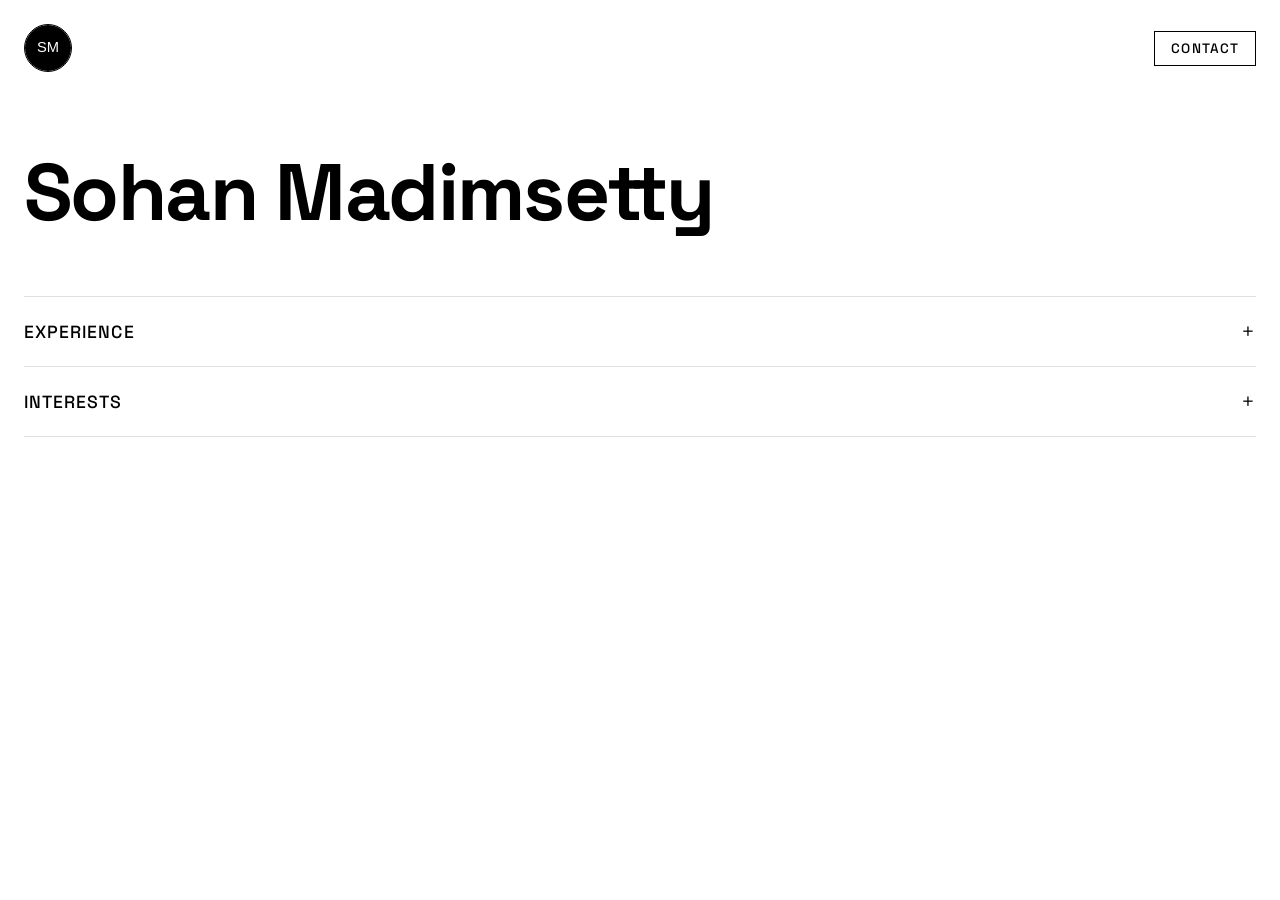
==== index.html @ 2a2777d0 "Add Interests section markup and styles" ====
<!DOCTYPE html>
<html lang="en">
<head>
  <meta charset="UTF-8">
  <meta name="viewport" content="width=device-width, initial-scale=1.0">
  <title>Sohan Madimsetty</title>
  <link rel="preconnect" href="https://fonts.googleapis.com">
  <link rel="preconnect" href="https://fonts.gstatic.com" crossorigin>
  <link href="https://fonts.googleapis.com/css2?family=Space+Grotesk:wght@300;400;500;700&display=swap" rel="stylesheet">
  <link rel="stylesheet" href="styles.css">
</head>
<body>
  <header class="topbar">
    <button type="button" class="home-btn" id="homeBtn" aria-label="Reset to home">
      <img src="assets/profile.svg" alt="Sohan Madimsetty" class="home-photo">
    </button>
    <button type="button" class="contact-btn" id="contactBtn" aria-haspopup="dialog" aria-controls="contactModal">
      Contact
    </button>
  </header>

  <main>
    <h1 class="hero-name">Sohan Madimsetty</h1>

    <section class="disclosure" id="experienceSection">
      <button type="button" class="disclosure-header" id="experienceToggle" aria-expanded="false" aria-controls="experiencePanel">
        <span class="disclosure-label">Experience</span>
        <span class="disclosure-icon" aria-hidden="true">+</span>
      </button>
      <div class="disclosure-panel" id="experiencePanel" hidden>
        <ul class="entry-list">
          <li class="entry">
            <div class="entry-role">Lead Analyst — <a href="https://www.jnj.com" target="_blank" rel="noopener noreferrer" class="entry-link">Johnson &amp; Johnson</a></div>
            <div class="entry-nested">Senior Analyst</div>
          </li>
          <li class="entry">
            <div class="entry-role">Founder — <a href="https://www.instagram.com/allnightnyc/" target="_blank" rel="noopener noreferrer" class="entry-link">All Night NYC</a></div>
          </li>
          <li class="entry">
            <div class="entry-role">Finance Innovation &amp; Technology Intern — Marsh McLennan</div>
          </li>
          <li class="entry">
            <div class="entry-role">Internship — Cosmos</div>
          </li>
          <li class="entry">
            <div class="entry-role">Associate Teller — JPMorgan Chase</div>
          </li>
        </ul>
      </div>
    </section>

    <section class="disclosure" id="interestsSection">
      <button type="button" class="disclosure-header" id="interestsToggle" aria-expanded="false" aria-controls="interestsPanel">
        <span class="disclosure-label">Interests</span>
        <span class="disclosure-icon" aria-hidden="true">+</span>
      </button>
      <div class="disclosure-panel" id="interestsPanel" hidden>
        <ul class="interest-list">
          <li>Tennis</li>
          <li>Pickleball</li>
          <li>Fitness enthusiast</li>
          <li>Competitive Catan</li>
          <li><a href="https://www.goodreads.com/user/show/189746033-sohan-madimsetty" target="_blank" rel="noopener noreferrer" class="entry-link">Reading</a></li>
          <li>Learning Hindi</li>
        </ul>
      </div>
    </section>
  </main>

  <script src="script.js"></script>
</body>
</html>
---- styles.css ----
:root {
  --color-bg: #ffffff;
  --color-fg: #000000;
  --color-hairline: rgba(0, 0, 0, 0.12);
  --font-display: 'Space Grotesk', sans-serif;
  --transition-fast: 200ms ease;
}

* {
  box-sizing: border-box;
}

html, body {
  margin: 0;
  padding: 0;
}

body {
  background: var(--color-bg);
  color: var(--color-fg);
  font-family: var(--font-display);
  font-weight: 400;
  line-height: 1.4;
  padding: 24px;
}

a {
  color: inherit;
}

button {
  font-family: inherit;
  background: none;
  border: none;
  color: inherit;
  cursor: pointer;
}

.topbar {
  display: flex;
  justify-content: space-between;
  align-items: center;
}

.home-btn {
  padding: 0;
  border-radius: 50%;
  overflow: hidden;
  width: 48px;
  height: 48px;
  border: 1px solid var(--color-fg);
}

.home-photo {
  width: 100%;
  height: 100%;
  object-fit: cover;
  display: block;
}

.contact-btn {
  font-weight: 500;
  letter-spacing: 0.08em;
  text-transform: uppercase;
  font-size: 0.85rem;
  padding: 8px 16px;
  border: 1px solid var(--color-fg);
  transition: background-color var(--transition-fast), color var(--transition-fast);
}

.contact-btn:hover,
.contact-btn:focus-visible {
  background: var(--color-fg);
  color: var(--color-bg);
}

.hero-name {
  font-size: clamp(2.5rem, 8vw, 5rem);
  font-weight: 700;
  margin: 64px 0 48px;
  letter-spacing: -0.02em;
}

.disclosure {
  border-top: 1px solid var(--color-hairline);
}

.disclosure:last-of-type {
  border-bottom: 1px solid var(--color-hairline);
}

.disclosure-header {
  width: 100%;
  display: flex;
  justify-content: space-between;
  align-items: center;
  padding: 20px 0;
  font-size: 1.1rem;
  font-weight: 500;
  letter-spacing: 0.06em;
  text-transform: uppercase;
  transition: background-color var(--transition-fast), color var(--transition-fast);
}

.disclosure-header:hover,
.disclosure-header:focus-visible {
  background: var(--color-fg);
  color: var(--color-bg);
}

.disclosure-icon {
  font-weight: 300;
  font-size: 1.4rem;
  transition: transform var(--transition-fast);
}

.disclosure-header[aria-expanded="true"] .disclosure-icon {
  transform: rotate(45deg);
}

.disclosure-panel {
  overflow: hidden;
  max-height: 0;
  opacity: 0;
  transition: max-height var(--transition-fast), opacity var(--transition-fast);
}

.disclosure-panel.is-open {
  max-height: 1000px;
  opacity: 1;
}

.entry-list {
  list-style: none;
  margin: 0;
  padding: 16px 0 32px;
}

.entry {
  padding: 12px 0;
}

.entry-role {
  font-weight: 400;
}

.entry-nested {
  font-weight: 300;
  font-size: 0.9rem;
  padding-left: 24px;
  margin-top: 4px;
  opacity: 0.75;
}

.entry-link {
  text-decoration: underline;
  text-underline-offset: 3px;
  transition: background-color var(--transition-fast), color var(--transition-fast);
}

.entry-link:hover,
.entry-link:focus-visible {
  background: var(--color-fg);
  color: var(--color-bg);
}

.interest-list {
  list-style: none;
  margin: 0;
  padding: 16px 0 32px;
}

.interest-list li {
  display: inline;
}

.interest-list li:not(:last-child)::after {
  content: " \00b7 ";
}
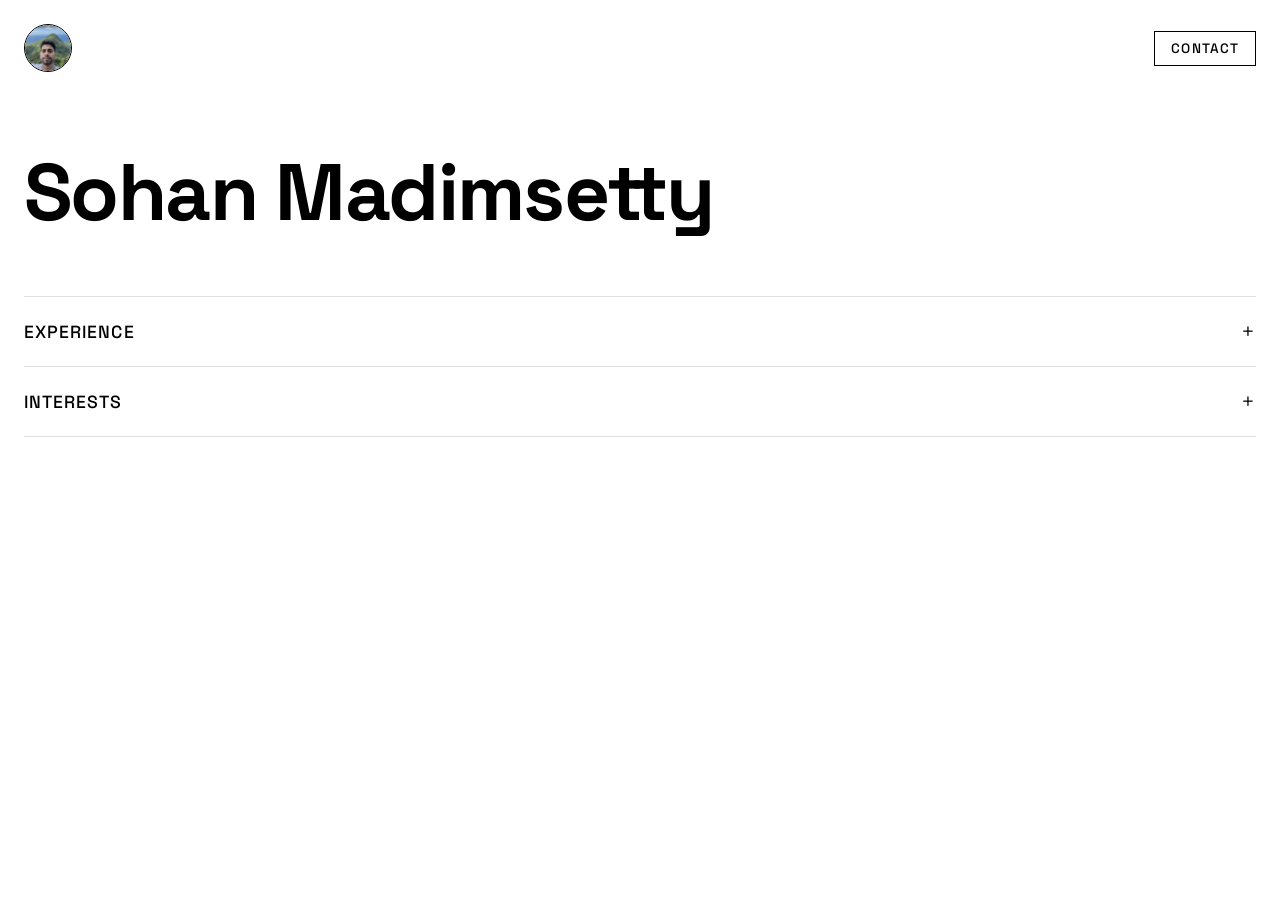
==== commit 78714795: "Use real profile photo as avatar Replace placeholder SVG with a face-centered, EXIF-corrected 400x40" ====
--- a/index.html
+++ b/index.html
@@ -12,7 +12,7 @@
 <body>
   <header class="topbar">
     <button type="button" class="home-btn" id="homeBtn" aria-label="Reset to home">
-      <img src="assets/profile.svg" alt="Sohan Madimsetty" class="home-photo">
+      <img src="assets/profile.jpg" alt="Sohan Madimsetty" class="home-photo">
     </button>
     <button type="button" class="contact-btn" id="contactBtn" aria-haspopup="dialog" aria-controls="contactModal">
       Contact
@@ -37,13 +37,13 @@
             <div class="entry-role">Founder — <a href="https://www.instagram.com/allnightnyc/" target="_blank" rel="noopener noreferrer" class="entry-link">All Night NYC</a></div>
           </li>
           <li class="entry">
-            <div class="entry-role">Finance Innovation &amp; Technology Intern — Marsh McLennan</div>
+            <div class="entry-role">Finance Innovation &amp; Technology Intern — <a href="https://www.marshmclennan.com" target="_blank" rel="noopener noreferrer" class="entry-link">Marsh McLennan</a></div>
           </li>
           <li class="entry">
             <div class="entry-role">Internship — Cosmos</div>
           </li>
           <li class="entry">
-            <div class="entry-role">Associate Teller — JPMorgan Chase</div>
+            <div class="entry-role">Associate Teller — <a href="https://www.chase.com" target="_blank" rel="noopener noreferrer" class="entry-link">JPMorgan Chase</a></div>
           </li>
         </ul>
       </div>
@@ -67,6 +67,30 @@
     </section>
   </main>
 
+  <div class="modal-backdrop" id="modalBackdrop" hidden>
+    <div class="modal" id="contactModal" role="dialog" aria-modal="true" aria-labelledby="contactModalTitle">
+      <button type="button" class="modal-close" id="modalCloseBtn" aria-label="Close contact info">&times;</button>
+      <h2 id="contactModalTitle">Contact</h2>
+      <div class="contact-icons">
+        <a href="tel:+17325248928" class="contact-icon" aria-label="Phone: (732) 524-8928" title="(732) 524-8928">
+          <svg viewBox="0 0 24 24" fill="currentColor" aria-hidden="true"><path d="M6.62 10.79c1.44 2.83 3.76 5.14 6.59 6.59l2.2-2.2c.27-.27.67-.36 1.02-.24 1.12.37 2.33.57 3.57.57.55 0 1 .45 1 1V20c0 .55-.45 1-1 1-9.39 0-17-7.61-17-17 0-.55.45-1 1-1h3.5c.55 0 1 .45 1 1 0 1.25.2 2.45.57 3.57.11.35.03.74-.25 1.02l-2.2 2.2z"/></svg>
+        </a>
+        <a href="mailto:smadimsetty@gmail.com" class="contact-icon" aria-label="Email: smadimsetty@gmail.com" title="smadimsetty@gmail.com">
+          <svg viewBox="0 0 24 24" fill="currentColor" aria-hidden="true"><path d="M20 4H4c-1.1 0-1.99.9-1.99 2L2 18c0 1.1.9 2 2 2h16c1.1 0 2-.9 2-2V6c0-1.1-.9-2-2-2zm0 4l-8 5-8-5V6l8 5 8-5v2z"/></svg>
+        </a>
+        <a href="https://x.com/SohanMad" target="_blank" rel="noopener noreferrer" class="contact-icon" aria-label="X: @SohanMad" title="@SohanMad">
+          <svg viewBox="0 0 24 24" fill="currentColor" aria-hidden="true"><path d="M18.244 2.25h3.308l-7.227 8.26 8.502 11.24h-6.66l-5.214-6.817L4.99 21.75H1.68l7.73-8.835L1.254 2.25H8.08l4.713 6.231 5.45-6.231zm-1.161 17.52h1.833L7.084 4.126H5.117l11.966 15.644z"/></svg>
+        </a>
+        <a href="https://www.linkedin.com/in/sohan-madimsetty/" target="_blank" rel="noopener noreferrer" class="contact-icon" aria-label="LinkedIn: sohan-madimsetty" title="LinkedIn">
+          <svg viewBox="0 0 24 24" fill="currentColor" aria-hidden="true"><path d="M4.98 3.5C4.98 4.881 3.87 6 2.5 6S.02 4.881.02 3.5C.02 2.12 1.13 1 2.5 1s2.48 1.12 2.48 2.5zM5 8H0v16h5V8zm7.982 0H8.014v16h4.968v-8.399c0-4.67 6.029-5.052 6.029 0V24H24V13.869c0-7.88-8.922-7.593-11.018-3.714V8z"/></svg>
+        </a>
+        <a href="https://www.instagram.com/sohanmadimsetty/" target="_blank" rel="noopener noreferrer" class="contact-icon" aria-label="Instagram: @sohanmadimsetty" title="@sohanmadimsetty">
+          <svg viewBox="0 0 24 24" fill="currentColor" aria-hidden="true"><path d="M12 2.163c3.204 0 3.584.012 4.85.07 3.252.148 4.771 1.691 4.919 4.919.058 1.265.069 1.645.069 4.849 0 3.205-.012 3.584-.069 4.849-.149 3.225-1.664 4.771-4.919 4.919-1.266.058-1.644.07-4.85.07-3.204 0-3.584-.012-4.849-.07-3.26-.149-4.771-1.699-4.919-4.92-.058-1.265-.07-1.644-.07-4.849 0-3.204.013-3.583.07-4.849.149-3.227 1.664-4.771 4.919-4.919 1.266-.057 1.645-.069 4.849-.069zm0-2.163C8.741 0 8.333.014 7.053.072 2.695.272.273 2.69.073 7.052.014 8.333 0 8.741 0 12c0 3.259.014 3.668.072 4.948.2 4.358 2.618 6.78 6.98 6.98C8.333 23.986 8.741 24 12 24c3.259 0 3.668-.014 4.948-.072 4.354-.2 6.782-2.618 6.979-6.98.059-1.28.073-1.689.073-4.948 0-3.259-.014-3.667-.072-4.947-.196-4.354-2.617-6.78-6.979-6.98C15.668.014 15.259 0 12 0zm0 5.838a6.162 6.162 0 100 12.324 6.162 6.162 0 000-12.324zM12 16a4 4 0 110-8 4 4 0 010 8zm6.406-11.845a1.44 1.44 0 100 2.881 1.44 1.44 0 000-2.881z"/></svg>
+        </a>
+      </div>
+    </div>
+  </div>
+
   <script src="script.js"></script>
 </body>
 </html>
--- a/styles.css
+++ b/styles.css
@@ -171,9 +171,102 @@
 }
 
 .interest-list li {
-  display: inline;
-}
-
-.interest-list li:not(:last-child)::after {
-  content: " \00b7 ";
-}
+  padding: 12px 0;
+}
+
+.modal-backdrop {
+  position: fixed;
+  inset: 0;
+  background: rgba(0, 0, 0, 0.5);
+  display: flex;
+  align-items: center;
+  justify-content: center;
+  padding: 24px;
+}
+
+.modal-backdrop[hidden] {
+  display: none;
+}
+
+.modal {
+  background: var(--color-bg);
+  color: var(--color-fg);
+  border: 1px solid var(--color-fg);
+  padding: 32px;
+  max-width: 360px;
+  width: 100%;
+  position: relative;
+  transform: scale(0.96);
+  opacity: 0;
+  animation: modal-in var(--transition-fast) forwards;
+}
+
+@keyframes modal-in {
+  to {
+    transform: scale(1);
+    opacity: 1;
+  }
+}
+
+.modal-close {
+  position: absolute;
+  top: 16px;
+  right: 16px;
+  font-size: 1.5rem;
+  line-height: 1;
+  padding: 4px 8px;
+  border-radius: 4px;
+  transition: background-color var(--transition-fast), color var(--transition-fast);
+}
+
+.modal-close:hover,
+.modal-close:focus-visible {
+  background: var(--color-fg);
+  color: var(--color-bg);
+}
+
+.contact-icons {
+  display: flex;
+  flex-wrap: wrap;
+  gap: 10px;
+  margin-top: 24px;
+}
+
+.contact-icon {
+  display: inline-flex;
+  align-items: center;
+  justify-content: center;
+  width: 40px;
+  height: 40px;
+  border: 1px solid var(--color-fg);
+  color: var(--color-fg);
+  transition: background-color var(--transition-fast), color var(--transition-fast);
+}
+
+.contact-icon svg {
+  width: 20px;
+  height: 20px;
+}
+
+.contact-icon:hover,
+.contact-icon:focus-visible {
+  background: var(--color-fg);
+  color: var(--color-bg);
+}
+
+@media (max-width: 480px) {
+  body {
+    padding: 16px;
+  }
+
+  .hero-name {
+    margin: 40px 0 32px;
+  }
+}
+
+@media (prefers-reduced-motion: reduce) {
+  * {
+    transition-duration: 0.001ms !important;
+    animation-duration: 0.001ms !important;
+  }
+}
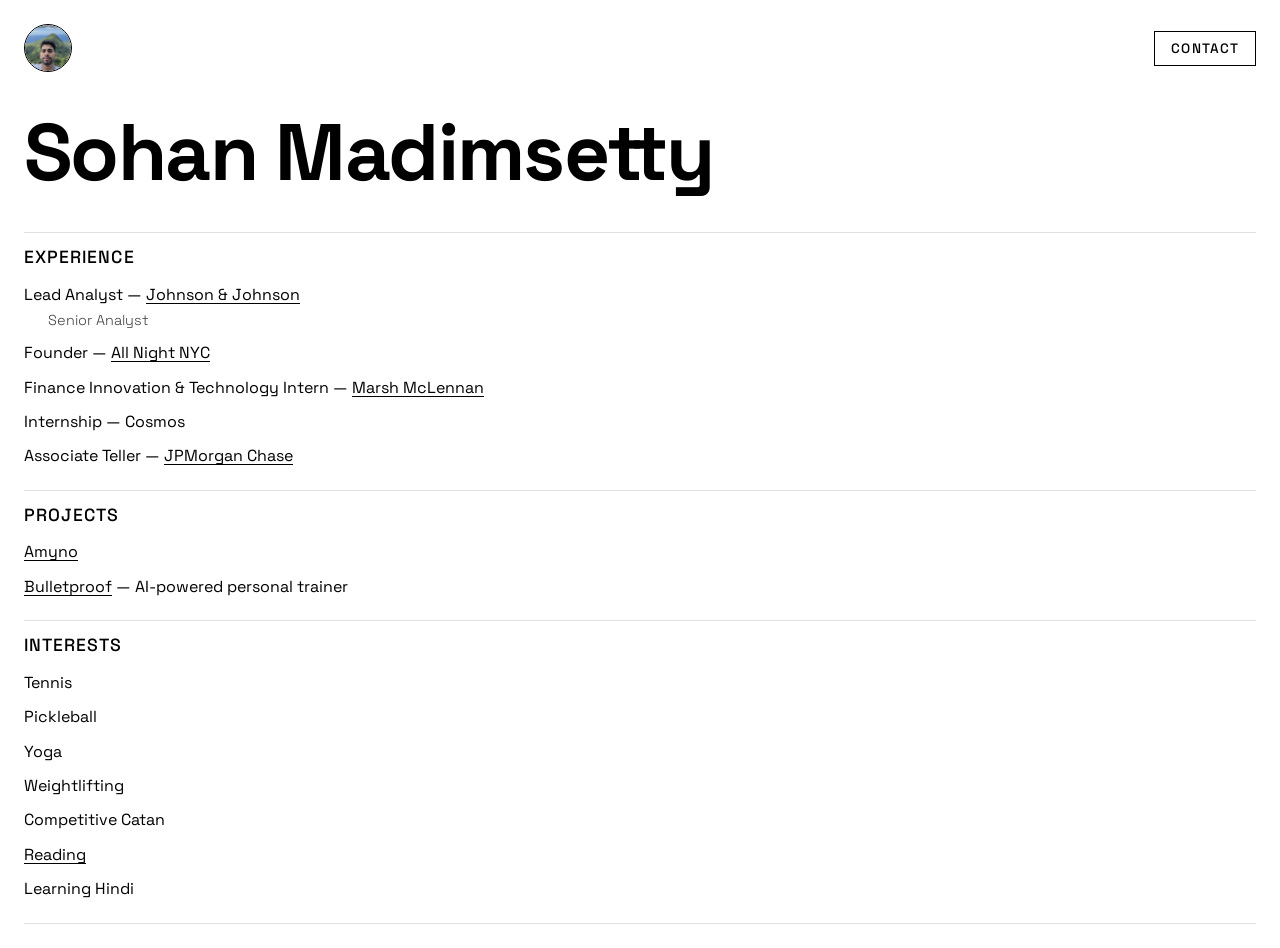
==== commit 8efaa50a: "Make Experience/Interests always expanded, add Projects section Removes the accordion toggle so both" ====
--- a/index.html
+++ b/index.html
@@ -4,6 +4,9 @@
   <meta charset="UTF-8">
   <meta name="viewport" content="width=device-width, initial-scale=1.0">
   <title>Sohan Madimsetty</title>
+  <meta name="description" content="Sohan Madimsetty — portfolio. Experience, interests, and contact.">
+  <link rel="icon" href="favicon.ico" sizes="any">
+  <link rel="icon" type="image/svg+xml" href="favicon.svg">
   <link rel="preconnect" href="https://fonts.googleapis.com">
   <link rel="preconnect" href="https://fonts.gstatic.com" crossorigin>
   <link href="https://fonts.googleapis.com/css2?family=Space+Grotesk:wght@300;400;500;700&display=swap" rel="stylesheet">
@@ -23,11 +26,10 @@
     <h1 class="hero-name">Sohan Madimsetty</h1>
 
     <section class="disclosure" id="experienceSection">
-      <button type="button" class="disclosure-header" id="experienceToggle" aria-expanded="false" aria-controls="experiencePanel">
+      <h2 class="disclosure-header">
         <span class="disclosure-label">Experience</span>
-        <span class="disclosure-icon" aria-hidden="true">+</span>
-      </button>
-      <div class="disclosure-panel" id="experiencePanel" hidden>
+      </h2>
+      <div class="disclosure-panel">
         <ul class="entry-list">
           <li class="entry">
             <div class="entry-role">Lead Analyst — <a href="https://www.jnj.com" target="_blank" rel="noopener noreferrer" class="entry-link">Johnson &amp; Johnson</a></div>
@@ -49,16 +51,32 @@
       </div>
     </section>
 
+    <section class="disclosure" id="projectsSection">
+      <h2 class="disclosure-header">
+        <span class="disclosure-label">Projects</span>
+      </h2>
+      <div class="disclosure-panel">
+        <ul class="entry-list">
+          <li class="entry">
+            <div class="entry-role"><a href="https://amyno.com" target="_blank" rel="noopener noreferrer" class="entry-link">Amyno</a></div>
+          </li>
+          <li class="entry">
+            <div class="entry-role"><a href="bulletproof.html" class="entry-link">Bulletproof</a> — AI-powered personal trainer</div>
+          </li>
+        </ul>
+      </div>
+    </section>
+
     <section class="disclosure" id="interestsSection">
-      <button type="button" class="disclosure-header" id="interestsToggle" aria-expanded="false" aria-controls="interestsPanel">
+      <h2 class="disclosure-header">
         <span class="disclosure-label">Interests</span>
-        <span class="disclosure-icon" aria-hidden="true">+</span>
-      </button>
-      <div class="disclosure-panel" id="interestsPanel" hidden>
+      </h2>
+      <div class="disclosure-panel">
         <ul class="interest-list">
           <li>Tennis</li>
           <li>Pickleball</li>
-          <li>Fitness enthusiast</li>
+          <li>Yoga</li>
+          <li>Weightlifting</li>
           <li>Competitive Catan</li>
           <li><a href="https://www.goodreads.com/user/show/189746033-sohan-madimsetty" target="_blank" rel="noopener noreferrer" class="entry-link">Reading</a></li>
           <li>Learning Hindi</li>
--- a/styles.css
+++ b/styles.css
@@ -51,6 +51,11 @@
   border: 1px solid var(--color-fg);
 }
 
+.home-btn:focus-visible {
+  outline: 2px solid var(--color-fg);
+  outline-offset: 2px;
+}
+
 .home-photo {
   width: 100%;
   height: 100%;
@@ -77,8 +82,15 @@
 .hero-name {
   font-size: clamp(2.5rem, 8vw, 5rem);
   font-weight: 700;
-  margin: 64px 0 48px;
+  margin: 24px 0 24px;
   letter-spacing: -0.02em;
+}
+
+.page-body {
+  font-size: 1rem;
+  font-weight: 400;
+  line-height: 1.6;
+  max-width: 40em;
 }
 
 .disclosure {
@@ -90,54 +102,22 @@
 }
 
 .disclosure-header {
-  width: 100%;
-  display: flex;
-  justify-content: space-between;
-  align-items: center;
-  padding: 20px 0;
+  margin: 0;
+  padding: 12px 0 4px;
   font-size: 1.1rem;
   font-weight: 500;
   letter-spacing: 0.06em;
   text-transform: uppercase;
-  transition: background-color var(--transition-fast), color var(--transition-fast);
-}
-
-.disclosure-header:hover,
-.disclosure-header:focus-visible {
-  background: var(--color-fg);
-  color: var(--color-bg);
-}
-
-.disclosure-icon {
-  font-weight: 300;
-  font-size: 1.4rem;
-  transition: transform var(--transition-fast);
-}
-
-.disclosure-header[aria-expanded="true"] .disclosure-icon {
-  transform: rotate(45deg);
-}
-
-.disclosure-panel {
-  overflow: hidden;
-  max-height: 0;
-  opacity: 0;
-  transition: max-height var(--transition-fast), opacity var(--transition-fast);
-}
-
-.disclosure-panel.is-open {
-  max-height: 1000px;
-  opacity: 1;
 }
 
 .entry-list {
   list-style: none;
   margin: 0;
-  padding: 16px 0 32px;
+  padding: 4px 0 16px;
 }
 
 .entry {
-  padding: 12px 0;
+  padding: 6px 0;
 }
 
 .entry-role {
@@ -167,11 +147,11 @@
 .interest-list {
   list-style: none;
   margin: 0;
-  padding: 16px 0 32px;
+  padding: 4px 0 16px;
 }
 
 .interest-list li {
-  padding: 12px 0;
+  padding: 6px 0;
 }
 
 .modal-backdrop {
@@ -260,7 +240,7 @@
   }
 
   .hero-name {
-    margin: 40px 0 32px;
+    margin: 12px 0 16px;
   }
 }
 
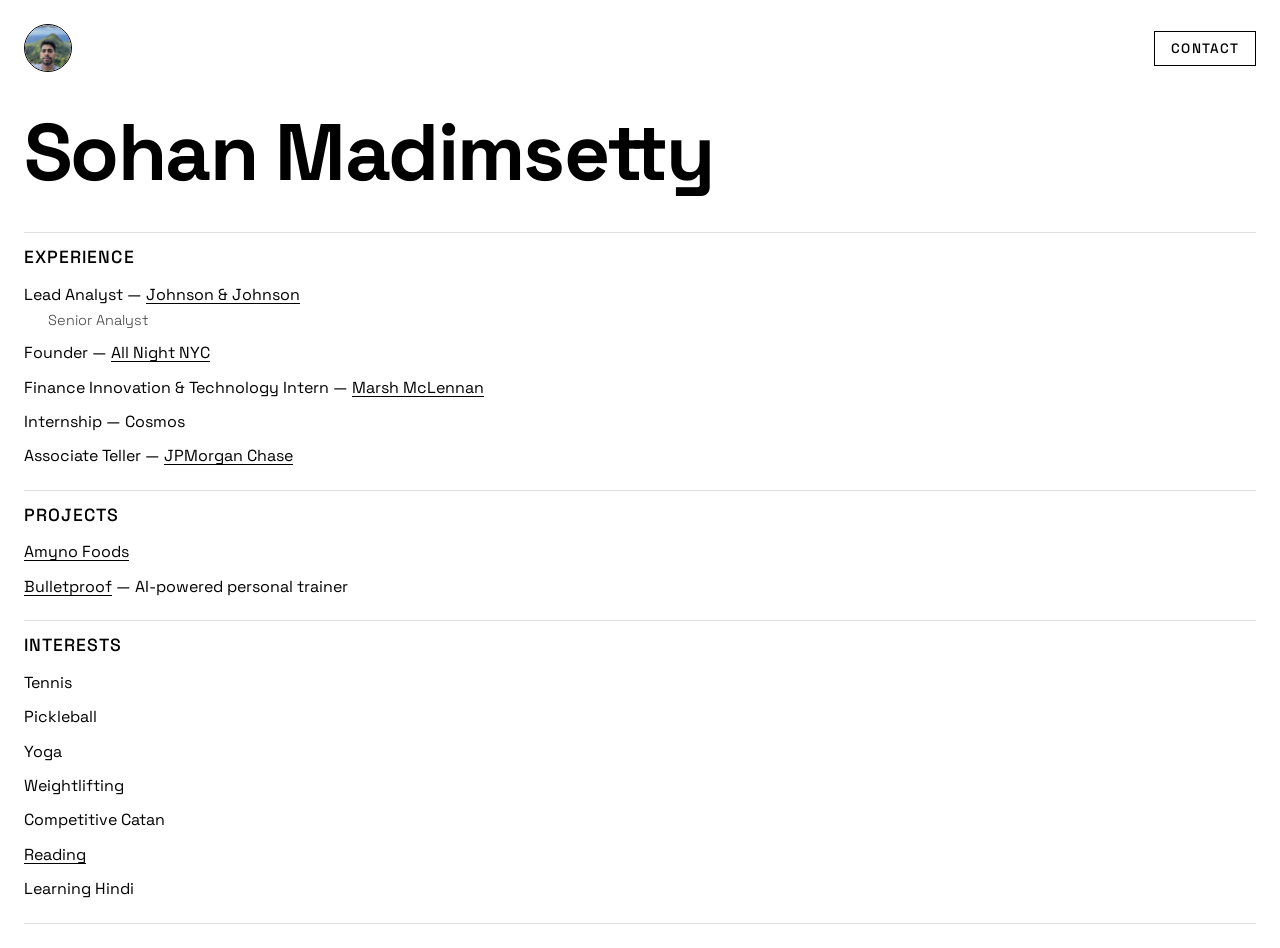
==== commit 328f6201: "Rename Amyno project to Amyno Foods with correct URL Co-Authored-By: Claude Sonnet 5 <noreply@anthro" ====
--- a/index.html
+++ b/index.html
@@ -58,7 +58,7 @@
       <div class="disclosure-panel">
         <ul class="entry-list">
           <li class="entry">
-            <div class="entry-role"><a href="https://amyno.com" target="_blank" rel="noopener noreferrer" class="entry-link">Amyno</a></div>
+            <div class="entry-role"><a href="https://amynofoods.com" target="_blank" rel="noopener noreferrer" class="entry-link">Amyno Foods</a></div>
           </li>
           <li class="entry">
             <div class="entry-role"><a href="bulletproof.html" class="entry-link">Bulletproof</a> — AI-powered personal trainer</div>
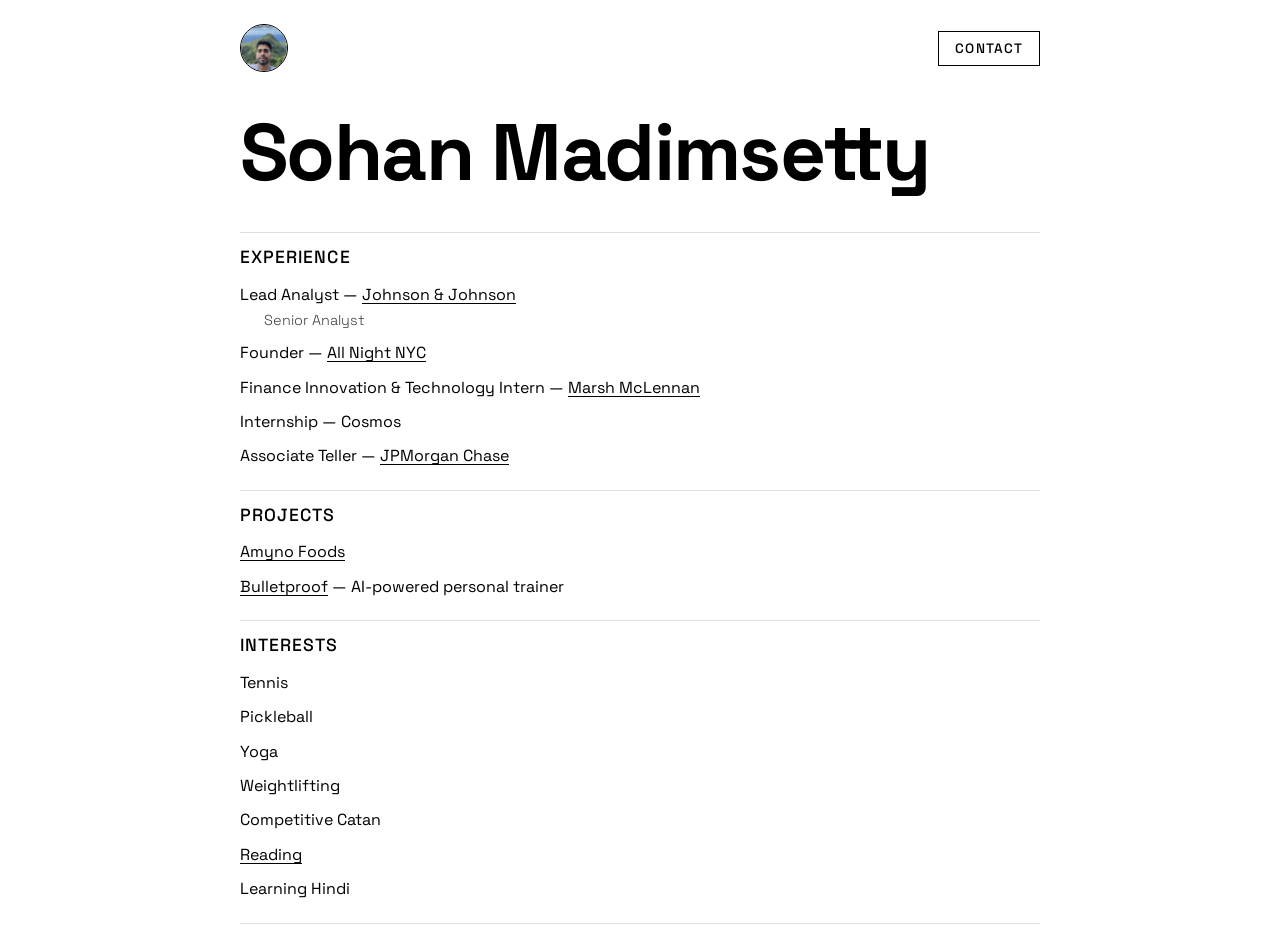
==== commit d0a3cc08: "Center page content and make contact icons circular brand colors Wraps header/main in a max-width ce" ====
--- a/index.html
+++ b/index.html
@@ -13,6 +13,7 @@
   <link rel="stylesheet" href="styles.css">
 </head>
 <body>
+  <div class="page">
   <header class="topbar">
     <button type="button" class="home-btn" id="homeBtn" aria-label="Reset to home">
       <img src="assets/profile.jpg" alt="Sohan Madimsetty" class="home-photo">
@@ -84,25 +85,26 @@
       </div>
     </section>
   </main>
+  </div>
 
   <div class="modal-backdrop" id="modalBackdrop" hidden>
     <div class="modal" id="contactModal" role="dialog" aria-modal="true" aria-labelledby="contactModalTitle">
       <button type="button" class="modal-close" id="modalCloseBtn" aria-label="Close contact info">&times;</button>
       <h2 id="contactModalTitle">Contact</h2>
       <div class="contact-icons">
-        <a href="tel:+17325248928" class="contact-icon" aria-label="Phone: (732) 524-8928" title="(732) 524-8928">
+        <a href="tel:+17325248928" class="contact-icon contact-icon--phone" aria-label="Phone: (732) 524-8928" title="(732) 524-8928">
           <svg viewBox="0 0 24 24" fill="currentColor" aria-hidden="true"><path d="M6.62 10.79c1.44 2.83 3.76 5.14 6.59 6.59l2.2-2.2c.27-.27.67-.36 1.02-.24 1.12.37 2.33.57 3.57.57.55 0 1 .45 1 1V20c0 .55-.45 1-1 1-9.39 0-17-7.61-17-17 0-.55.45-1 1-1h3.5c.55 0 1 .45 1 1 0 1.25.2 2.45.57 3.57.11.35.03.74-.25 1.02l-2.2 2.2z"/></svg>
         </a>
-        <a href="mailto:smadimsetty@gmail.com" class="contact-icon" aria-label="Email: smadimsetty@gmail.com" title="smadimsetty@gmail.com">
+        <a href="mailto:smadimsetty@gmail.com" class="contact-icon contact-icon--email" aria-label="Email: smadimsetty@gmail.com" title="smadimsetty@gmail.com">
           <svg viewBox="0 0 24 24" fill="currentColor" aria-hidden="true"><path d="M20 4H4c-1.1 0-1.99.9-1.99 2L2 18c0 1.1.9 2 2 2h16c1.1 0 2-.9 2-2V6c0-1.1-.9-2-2-2zm0 4l-8 5-8-5V6l8 5 8-5v2z"/></svg>
         </a>
-        <a href="https://x.com/SohanMad" target="_blank" rel="noopener noreferrer" class="contact-icon" aria-label="X: @SohanMad" title="@SohanMad">
+        <a href="https://x.com/SohanMad" target="_blank" rel="noopener noreferrer" class="contact-icon contact-icon--x" aria-label="X: @SohanMad" title="@SohanMad">
           <svg viewBox="0 0 24 24" fill="currentColor" aria-hidden="true"><path d="M18.244 2.25h3.308l-7.227 8.26 8.502 11.24h-6.66l-5.214-6.817L4.99 21.75H1.68l7.73-8.835L1.254 2.25H8.08l4.713 6.231 5.45-6.231zm-1.161 17.52h1.833L7.084 4.126H5.117l11.966 15.644z"/></svg>
         </a>
-        <a href="https://www.linkedin.com/in/sohan-madimsetty/" target="_blank" rel="noopener noreferrer" class="contact-icon" aria-label="LinkedIn: sohan-madimsetty" title="LinkedIn">
+        <a href="https://www.linkedin.com/in/sohan-madimsetty/" target="_blank" rel="noopener noreferrer" class="contact-icon contact-icon--linkedin" aria-label="LinkedIn: sohan-madimsetty" title="LinkedIn">
           <svg viewBox="0 0 24 24" fill="currentColor" aria-hidden="true"><path d="M4.98 3.5C4.98 4.881 3.87 6 2.5 6S.02 4.881.02 3.5C.02 2.12 1.13 1 2.5 1s2.48 1.12 2.48 2.5zM5 8H0v16h5V8zm7.982 0H8.014v16h4.968v-8.399c0-4.67 6.029-5.052 6.029 0V24H24V13.869c0-7.88-8.922-7.593-11.018-3.714V8z"/></svg>
         </a>
-        <a href="https://www.instagram.com/sohanmadimsetty/" target="_blank" rel="noopener noreferrer" class="contact-icon" aria-label="Instagram: @sohanmadimsetty" title="@sohanmadimsetty">
+        <a href="https://www.instagram.com/sohanmadimsetty/" target="_blank" rel="noopener noreferrer" class="contact-icon contact-icon--instagram" aria-label="Instagram: @sohanmadimsetty" title="@sohanmadimsetty">
           <svg viewBox="0 0 24 24" fill="currentColor" aria-hidden="true"><path d="M12 2.163c3.204 0 3.584.012 4.85.07 3.252.148 4.771 1.691 4.919 4.919.058 1.265.069 1.645.069 4.849 0 3.205-.012 3.584-.069 4.849-.149 3.225-1.664 4.771-4.919 4.919-1.266.058-1.644.07-4.85.07-3.204 0-3.584-.012-4.849-.07-3.26-.149-4.771-1.699-4.919-4.92-.058-1.265-.07-1.644-.07-4.849 0-3.204.013-3.583.07-4.849.149-3.227 1.664-4.771 4.919-4.919 1.266-.057 1.645-.069 4.849-.069zm0-2.163C8.741 0 8.333.014 7.053.072 2.695.272.273 2.69.073 7.052.014 8.333 0 8.741 0 12c0 3.259.014 3.668.072 4.948.2 4.358 2.618 6.78 6.98 6.98C8.333 23.986 8.741 24 12 24c3.259 0 3.668-.014 4.948-.072 4.354-.2 6.782-2.618 6.979-6.98.059-1.28.073-1.689.073-4.948 0-3.259-.014-3.667-.072-4.947-.196-4.354-2.617-6.78-6.979-6.98C15.668.014 15.259 0 12 0zm0 5.838a6.162 6.162 0 100 12.324 6.162 6.162 0 000-12.324zM12 16a4 4 0 110-8 4 4 0 010 8zm6.406-11.845a1.44 1.44 0 100 2.881 1.44 1.44 0 000-2.881z"/></svg>
         </a>
       </div>
--- a/styles.css
+++ b/styles.css
@@ -34,6 +34,11 @@
   border: none;
   color: inherit;
   cursor: pointer;
+}
+
+.page {
+  max-width: 800px;
+  margin: 0 auto;
 }
 
 .topbar {
@@ -218,9 +223,9 @@
   justify-content: center;
   width: 40px;
   height: 40px;
-  border: 1px solid var(--color-fg);
-  color: var(--color-fg);
-  transition: background-color var(--transition-fast), color var(--transition-fast);
+  border-radius: 50%;
+  color: #fff;
+  transition: transform var(--transition-fast), opacity var(--transition-fast);
 }
 
 .contact-icon svg {
@@ -230,8 +235,33 @@
 
 .contact-icon:hover,
 .contact-icon:focus-visible {
-  background: var(--color-fg);
-  color: var(--color-bg);
+  transform: scale(1.08);
+  opacity: 0.9;
+}
+
+.contact-icon:focus-visible {
+  outline: 2px solid var(--color-fg);
+  outline-offset: 2px;
+}
+
+.contact-icon--phone {
+  background: #34c759;
+}
+
+.contact-icon--email {
+  background: #ea4335;
+}
+
+.contact-icon--x {
+  background: #000000;
+}
+
+.contact-icon--linkedin {
+  background: #0a66c2;
+}
+
+.contact-icon--instagram {
+  background: radial-gradient(circle at 30% 107%, #fdf497 0%, #fdf497 5%, #fd5949 45%, #d6249f 60%, #285aeb 90%);
 }
 
 @media (max-width: 480px) {
